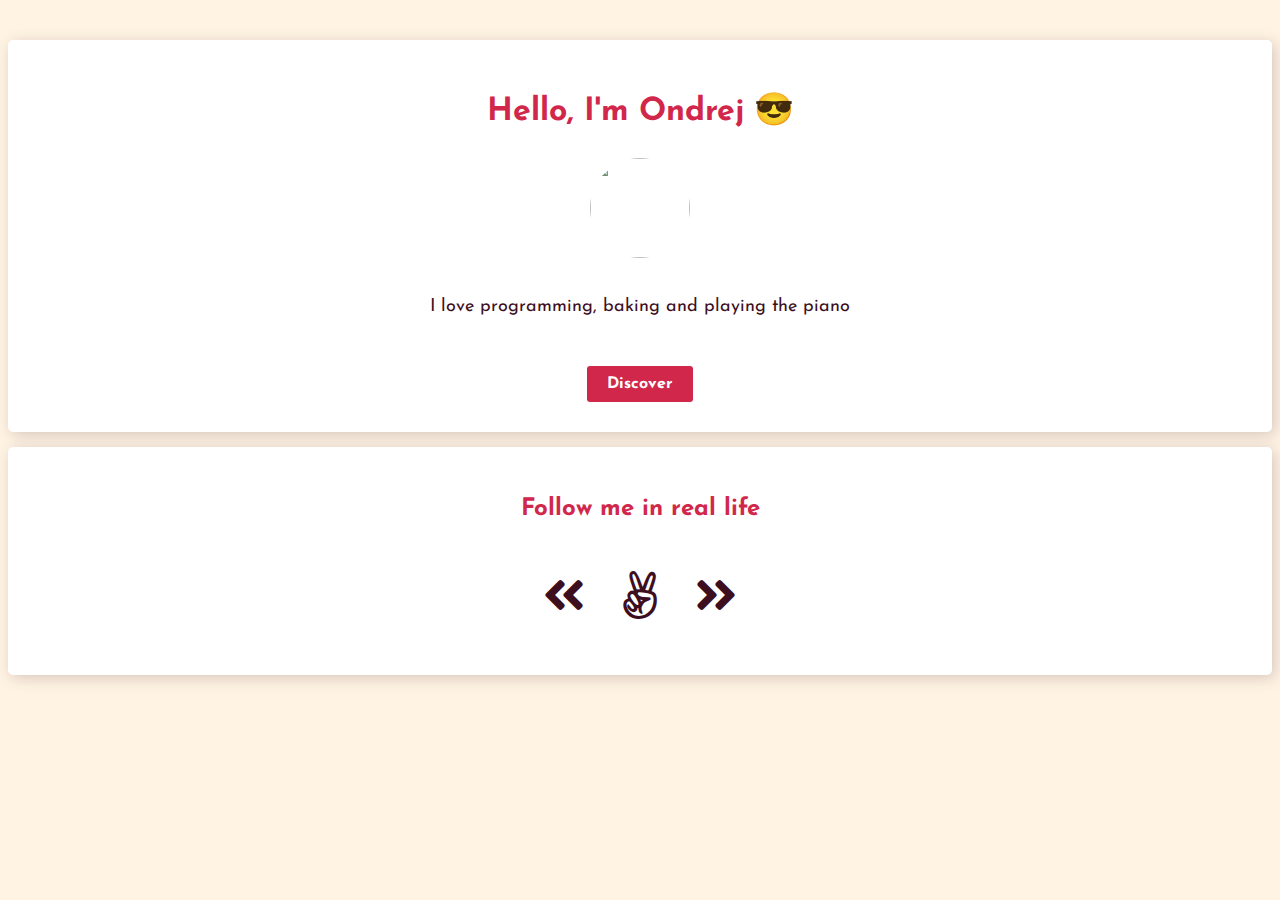
==== index.html @ 1218c205 "my profile page" ====
<html>
  <head>
    <title>My profile</title>
    <meta charset="utf-8">
    <meta name="viewport" content="width=device-width, initial-scale=1">
    <link rel="stylesheet" href="https://use.fontawesome.com/releases/v5.6.3/css/all.css">
    <link rel="stylesheet" type="text/css" href="style.css">
  </head>
  <body>

    <div class="container">

      <div class="card text-center">
        <h1>Hello, I'm Ondrej 😎</h1>
        <img class="img-round" src="images/untitled.jpg">
        <p>I love programming, baking and playing the piano</p>
        <a class="btn-dark" href="https://en.wikipedia.org/wiki/Discover">Discover</a>
      </div>

      <div class="card text-center">
        <h2>Follow me in real life </h2>
        <ul class="list-inline">
          <li><i class="fas fa-angle-double-left"></i></li>
          <li id="media-icon-middle"><a href="announce.html"><i class="fab fa-angellist"></i></a></li>
          <li><i class="fas fa-angle-double-right"></i></li>
        </ul>
      </div>

    </div>

  </body>

</html>
---- style.css ----
@import url('https://fonts.googleapis.com/css?family=Josefin+Sans:400,600|Roboto+Mono&display=swap');

@media (max-width: 960px) {
  /* For a screen < 960px, this CSS will be read */
  .container {
    width: 700px;
  }
}
@media (max-width: 720px) {
  /* For a screen < 720px, this CSS will be read */
  .container {
    width: 500px;
  }
}
@media (max-width: 540px) {
  /* For a screen < 540px, this CSS will be read */
  .container {
    width: 300px;
  }

  h1, h2  {
    font-size: 16px
  }

  p {
    font-size: 12px
  }

  .img-round {
    height: 70px;
    width: 70px;
  }

  .btn-dark {
    font-size: 12px;
  }

}

body {
  background-color: #fff4e4;
}

h1, h2 {
  font-family: 'Josefin Sans', sans-serif;
  color: #d1274b;
  padding: 10px;
  margin: 20px;
}

p {
  font-family: 'Josefin Sans', sans-serif;
  font-size: 18px;
  color: #3d0e1e;
  padding: 10px;
  margin: 30px 10px;
}

a {
  font-family: 'Josefin Sans', sans-serif;
  font-weight: bold;
  text-decoration: none;
  color: #3d0e1e;
}

.container {
  margin: 40px auto;
  /*width: 800px;*/
}

.card {
  background-color: #FFFFFF;
  border-radius: 5px;
  margin: 15px auto;
  padding: 20px;
  box-shadow: 3px 3px 15px rgba(61, 15,  30, 0.2);
}

.text-center {
  text-align: center;
}

.img-round {
  border-radius: 50%;
  height: 100px;
  width: 100px;
}

.list-inline {
  list-style: none;
  padding: 0;
}

.list-inline li {
  display: inline-block;
  font-size: 48px;
  color: #3d0e1e;
  margin: 10px 5px;
  padding: 10px;
  border-radius: 3px;
}

.btn-dark {
  display: inline-block;
  margin: 10px;
  padding: 10px 20px;
  background-color: #d1274b;
  color: #FFFFFF;
  border-radius: 3px;
}

.btn-dark:hover {
  opacity: 0.8;
}

#media-icon-middle:hover{
  background-color: #fff4e4;
}
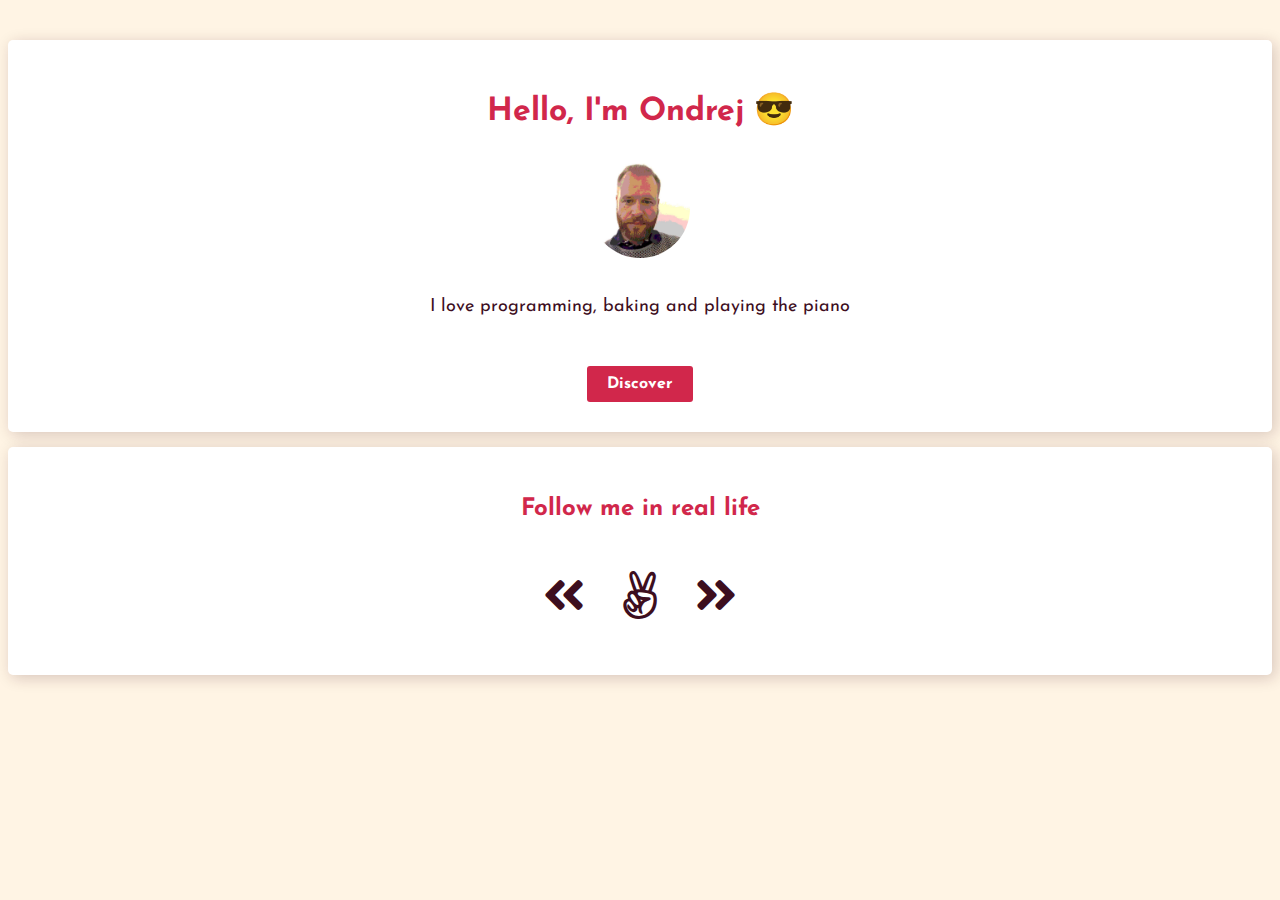
==== commit 536e57b1: "test" ====
--- a/index.html
+++ b/index.html
@@ -7,12 +7,11 @@
     <link rel="stylesheet" type="text/css" href="style.css">
   </head>
   <body>
-
     <div class="container">
 
       <div class="card text-center">
         <h1>Hello, I'm Ondrej 😎</h1>
-        <img class="img-round" src="images/untitled.jpg">
+        <img class="img-round" src="images/Untitled.jpg">
         <p>I love programming, baking and playing the piano</p>
         <a class="btn-dark" href="https://en.wikipedia.org/wiki/Discover">Discover</a>
       </div>
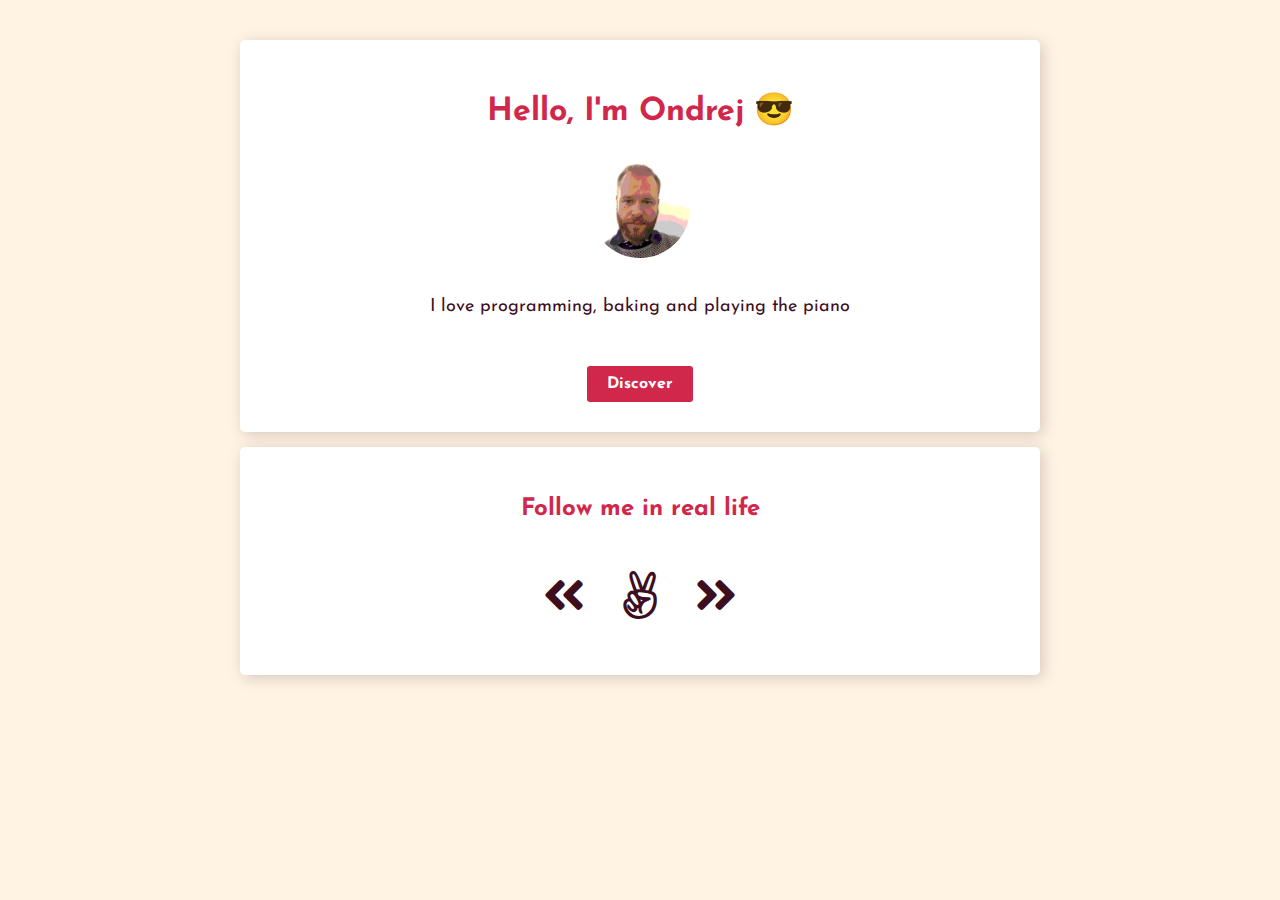
==== commit 8e971fa7: "better version" ====
--- a/index.html
+++ b/index.html
@@ -7,6 +7,7 @@
     <link rel="stylesheet" type="text/css" href="style.css">
   </head>
   <body>
+
     <div class="container">
 
       <div class="card text-center">
--- a/style.css
+++ b/style.css
@@ -1,41 +1,6 @@
 @import url('https://fonts.googleapis.com/css?family=Josefin+Sans:400,600|Roboto+Mono&display=swap');
 
-@media (max-width: 960px) {
-  /* For a screen < 960px, this CSS will be read */
-  .container {
-    width: 700px;
-  }
-}
-@media (max-width: 720px) {
-  /* For a screen < 720px, this CSS will be read */
-  .container {
-    width: 500px;
-  }
-}
-@media (max-width: 540px) {
-  /* For a screen < 540px, this CSS will be read */
-  .container {
-    width: 300px;
-  }
 
-  h1, h2  {
-    font-size: 16px
-  }
-
-  p {
-    font-size: 12px
-  }
-
-  .img-round {
-    height: 70px;
-    width: 70px;
-  }
-
-  .btn-dark {
-    font-size: 12px;
-  }
-
-}
 
 body {
   background-color: #fff4e4;
@@ -65,7 +30,7 @@
 
 .container {
   margin: 40px auto;
-  /*width: 800px;*/
+  width: 800px;
 }
 
 .card {
@@ -116,3 +81,40 @@
 #media-icon-middle:hover{
   background-color: #fff4e4;
 }
+
+@media (max-width: 960px) {
+
+  .container {
+    width: 700px;
+  }
+}
+@media (max-width: 720px) {
+
+  .container {
+    width: 500px;
+  }
+}
+@media (max-width: 540px) {
+
+  .container {
+    width: 300px;
+  }
+
+  h1, h2  {
+    font-size: 16px
+  }
+
+  p {
+    font-size: 12px
+  }
+
+  .img-round {
+    height: 70px;
+    width: 70px;
+  }
+
+  .btn-dark {
+    font-size: 12px;
+  }
+
+}
